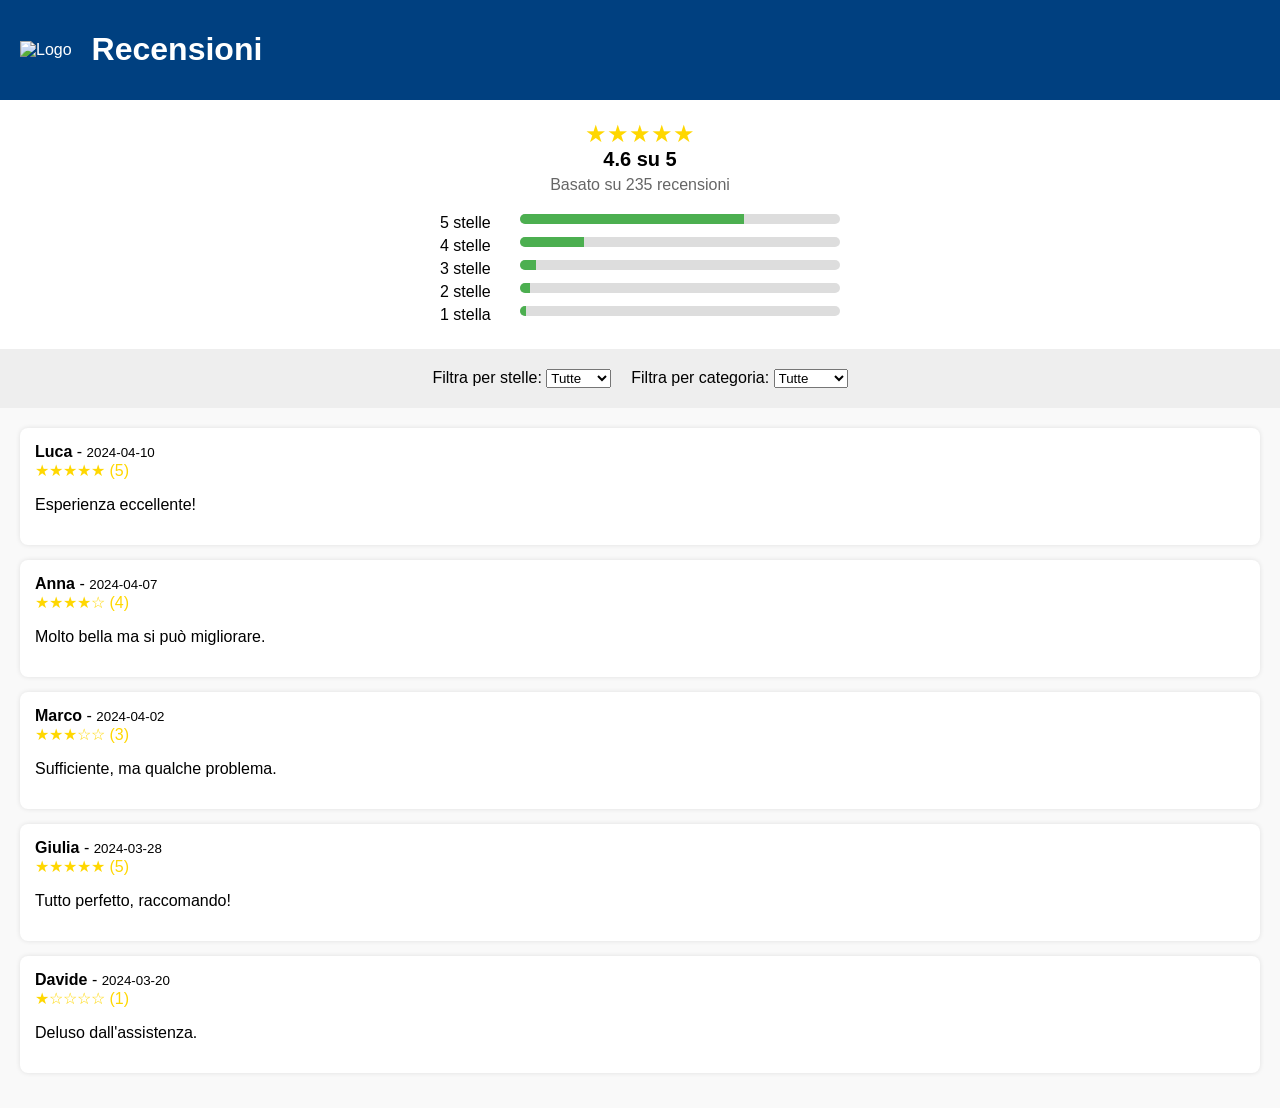
==== index.html @ 54207e6f "Rename recensioni.html to index.html" ====
<!DOCTYPE html>
<html lang="it">
<head>
    <meta charset="UTF-8">
    <meta name="viewport" content="width=device-width, initial-scale=1.0">
    <title>Recensioni - PS</title>
    <link rel="stylesheet" href="styles.css">
</head>
<body>
    <header class="header">
        <img src="https://via.placeholder.com/100x40?text=LOGO" alt="Logo" class="logo">
        <h1>Recensioni</h1>
    </header>

    <section class="hero">
        <div class="rating-summary">
            <div class="average-rating">
                <div class="stars">★★★★★</div>
                <div class="score">4.6 su 5</div>
            </div>
            <div class="total-reviews">Basato su 235 recensioni</div>
        </div>
        <div class="rating-distribution">
            <div class="bar"><span>5 stelle</span><div class="progress"><div style="width: 70%;"></div></div></div>
            <div class="bar"><span>4 stelle</span><div class="progress"><div style="width: 20%;"></div></div></div>
            <div class="bar"><span>3 stelle</span><div class="progress"><div style="width: 5%;"></div></div></div>
            <div class="bar"><span>2 stelle</span><div class="progress"><div style="width: 3%;"></div></div></div>
            <div class="bar"><span>1 stella</span><div class="progress"><div style="width: 2%;"></div></div></div>
        </div>
    </section>

    <section class="filters">
        <label>Filtra per stelle:
            <select id="filterStars" onchange="applyFilters()">
                <option value="">Tutte</option>
                <option value="5">5 stelle</option>
                <option value="4">4 stelle</option>
                <option value="3">3 stelle</option>
                <option value="2">2 stelle</option>
                <option value="1">1 stella</option>
            </select>
        </label>
        <label>Filtra per categoria:
            <select id="filterCategory" onchange="applyFilters()">
                <option value="">Tutte</option>
                <option value="Servizio">Servizio</option>
                <option value="Struttura">Struttura</option>
            </select>
        </label>
    </section>

    <section id="reviews" class="reviews">
        <!-- Recensioni saranno generate dinamicamente -->
    </section>

    <script>
        const reviews = [
            { name: "Luca", date: "2024-04-10", stars: 5, category: "Servizio", content: "Esperienza eccellente!" },
            { name: "Anna", date: "2024-04-07", stars: 4, category: "Struttura", content: "Molto bella ma si può migliorare." },
            { name: "Marco", date: "2024-04-02", stars: 3, category: "Servizio", content: "Sufficiente, ma qualche problema." },
            { name: "Giulia", date: "2024-03-28", stars: 5, category: "Struttura", content: "Tutto perfetto, raccomando!" },
            { name: "Davide", date: "2024-03-20", stars: 1, category: "Servizio", content: "Deluso dall'assistenza." },
        ];

        function renderReviews(filtered = reviews) {
            const container = document.getElementById("reviews");
            container.innerHTML = "";
            filtered.forEach(r => {
                container.innerHTML += `
                    <div class="review">
                        <div class="review-header">
                            <strong>${r.name}</strong> - <small>${r.date}</small>
                        </div>
                        <div class="review-rating">${"★".repeat(r.stars)}${"☆".repeat(5 - r.stars)} (${r.stars})</div>
                        <p>${r.content}</p>
                    </div>
                `;
            });
        }

        function applyFilters() {
            const stars = document.getElementById("filterStars").value;
            const category = document.getElementById("filterCategory").value;
            const filtered = reviews.filter(r => 
                (stars === "" || r.stars == stars) && 
                (category === "" || r.category === category)
            );
            renderReviews(filtered);
        }

        window.onload = () => renderReviews();
    </script>
</body>
</html>
---- styles.css ----
body {
    font-family: Arial, sans-serif;
    margin: 0;
    padding: 0;
    background: #f9f9f9;
}

.header {
    display: flex;
    align-items: center;
    background: #004080;
    color: white;
    padding: 10px 20px;
}

.logo {
    margin-right: 20px;
}

.hero {
    background: white;
    padding: 20px;
    text-align: center;
}

.rating-summary {
    margin-bottom: 20px;
}

.average-rating .stars {
    font-size: 24px;
    color: gold;
}

.average-rating .score {
    font-size: 20px;
    font-weight: bold;
}

.total-reviews {
    margin-top: 5px;
    color: #666;
}

.rating-distribution {
    max-width: 400px;
    margin: auto;
}

.bar {
    display: flex;
    justify-content: space-between;
    margin: 5px 0;
}

.progress {
    background: #ddd;
    width: 80%;
    height: 10px;
    border-radius: 5px;
    overflow: hidden;
    margin-left: 10px;
}

.progress div {
    height: 100%;
    background: #4caf50;
}

.filters {
    padding: 20px;
    background: #eee;
    display: flex;
    justify-content: center;
    gap: 20px;
}

.reviews {
    padding: 20px;
}

.review {
    background: white;
    margin-bottom: 15px;
    padding: 15px;
    border-radius: 8px;
    box-shadow: 0 0 5px rgba(0,0,0,0.1);
}

.review-rating {
    color: gold;
}
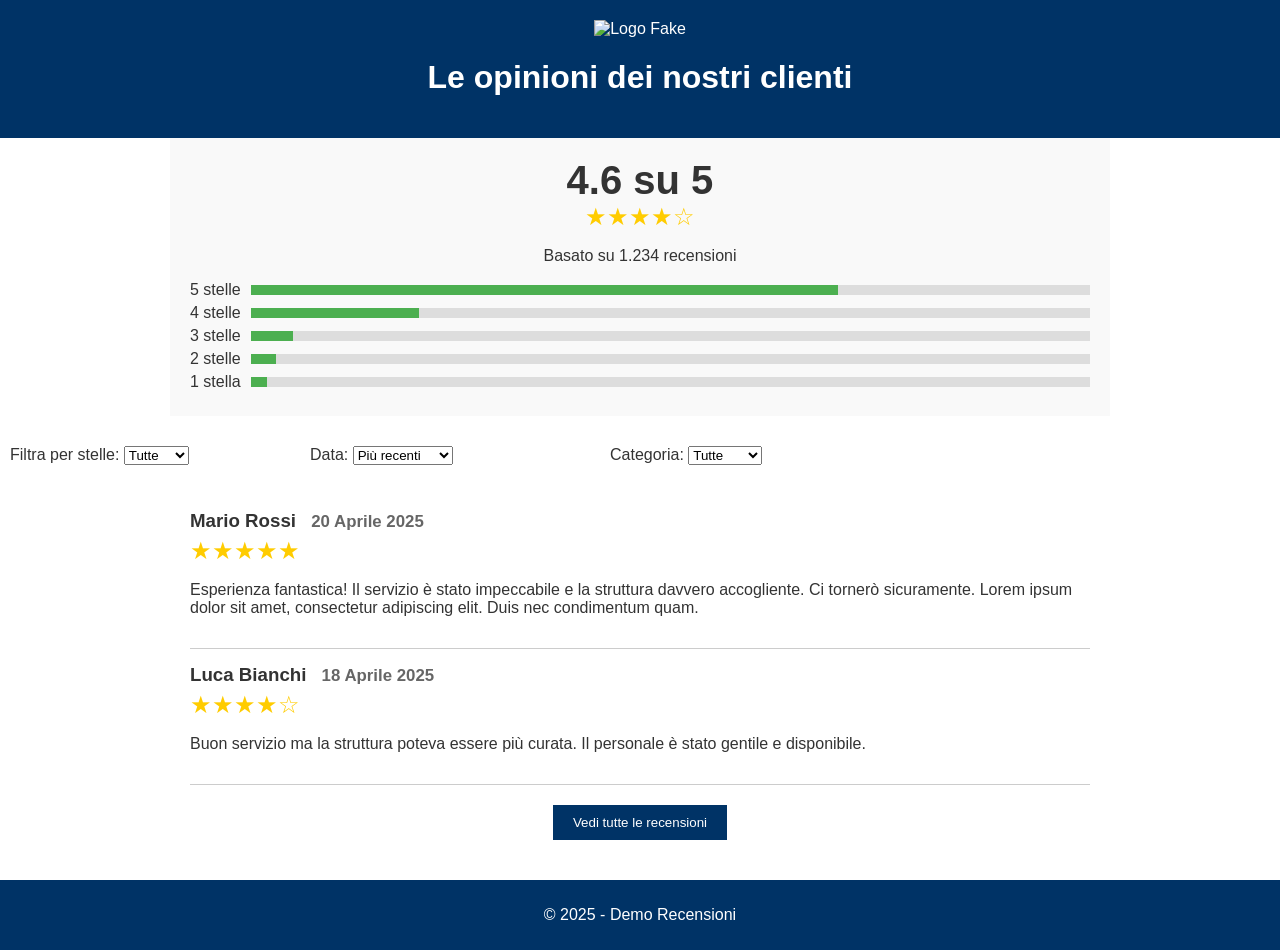
==== commit cbe118fd: "Add files via upload" ====
--- a/index.html
+++ b/index.html
@@ -4,36 +4,36 @@
 <head>
     <meta charset="UTF-8">
     <meta name="viewport" content="width=device-width, initial-scale=1.0">
-    <title>Recensioni - PS</title>
+    <title>Recensioni Clienti</title>
     <link rel="stylesheet" href="styles.css">
 </head>
 <body>
-    <header class="header">
-        <img src="https://via.placeholder.com/100x40?text=LOGO" alt="Logo" class="logo">
-        <h1>Recensioni</h1>
+    <header class="site-header">
+        <div class="container">
+            <img src="logo-fake.png" alt="Logo Fake" class="logo">
+            <h1>Le opinioni dei nostri clienti</h1>
+        </div>
     </header>
 
-    <section class="hero">
-        <div class="rating-summary">
-            <div class="average-rating">
-                <div class="stars">★★★★★</div>
-                <div class="score">4.6 su 5</div>
-            </div>
-            <div class="total-reviews">Basato su 235 recensioni</div>
+    <section class="summary-section container">
+        <div class="average-score">
+            <h2>4.6 su 5</h2>
+            <div class="stars">★★★★☆</div>
+            <p>Basato su 1.234 recensioni</p>
         </div>
-        <div class="rating-distribution">
-            <div class="bar"><span>5 stelle</span><div class="progress"><div style="width: 70%;"></div></div></div>
-            <div class="bar"><span>4 stelle</span><div class="progress"><div style="width: 20%;"></div></div></div>
-            <div class="bar"><span>3 stelle</span><div class="progress"><div style="width: 5%;"></div></div></div>
-            <div class="bar"><span>2 stelle</span><div class="progress"><div style="width: 3%;"></div></div></div>
-            <div class="bar"><span>1 stella</span><div class="progress"><div style="width: 2%;"></div></div></div>
+        <div class="distribution-bars">
+            <div class="bar-row"><span>5 stelle</span><div class="bar"><div class="fill" style="width: 70%"></div></div></div>
+            <div class="bar-row"><span>4 stelle</span><div class="bar"><div class="fill" style="width: 20%"></div></div></div>
+            <div class="bar-row"><span>3 stelle</span><div class="bar"><div class="fill" style="width: 5%"></div></div></div>
+            <div class="bar-row"><span>2 stelle</span><div class="bar"><div class="fill" style="width: 3%"></div></div></div>
+            <div class="bar-row"><span>1 stella</span><div class="bar"><div class="fill" style="width: 2%"></div></div></div>
         </div>
     </section>
 
-    <section class="filters">
+    <section class="filters container">
         <label>Filtra per stelle:
-            <select id="filterStars" onchange="applyFilters()">
-                <option value="">Tutte</option>
+            <select>
+                <option value="all">Tutte</option>
                 <option value="5">5 stelle</option>
                 <option value="4">4 stelle</option>
                 <option value="3">3 stelle</option>
@@ -41,55 +41,41 @@
                 <option value="1">1 stella</option>
             </select>
         </label>
-        <label>Filtra per categoria:
-            <select id="filterCategory" onchange="applyFilters()">
-                <option value="">Tutte</option>
-                <option value="Servizio">Servizio</option>
-                <option value="Struttura">Struttura</option>
+        <label>Data:
+            <select>
+                <option value="recent">Più recenti</option>
+                <option value="oldest">Meno recenti</option>
+            </select>
+        </label>
+        <label>Categoria:
+            <select>
+                <option value="tutte">Tutte</option>
+                <option value="servizio">Servizio</option>
+                <option value="struttura">Struttura</option>
             </select>
         </label>
     </section>
 
-    <section id="reviews" class="reviews">
-        <!-- Recensioni saranno generate dinamicamente -->
+    <section class="reviews container">
+        <div class="review">
+            <h3>Mario Rossi <span class="date">20 Aprile 2025</span></h3>
+            <div class="stars">★★★★★</div>
+            <p>Esperienza fantastica! Il servizio è stato impeccabile e la struttura davvero accogliente. 
+               Ci tornerò sicuramente. Lorem ipsum dolor sit amet, consectetur adipiscing elit. Duis nec condimentum quam.</p>
+        </div>
+        <div class="review">
+            <h3>Luca Bianchi <span class="date">18 Aprile 2025</span></h3>
+            <div class="stars">★★★★☆</div>
+            <p>Buon servizio ma la struttura poteva essere più curata. Il personale è stato gentile e disponibile.</p>
+        </div>
+        <!-- altre recensioni qui -->
+        <button class="load-more">Vedi tutte le recensioni</button>
     </section>
 
-    <script>
-        const reviews = [
-            { name: "Luca", date: "2024-04-10", stars: 5, category: "Servizio", content: "Esperienza eccellente!" },
-            { name: "Anna", date: "2024-04-07", stars: 4, category: "Struttura", content: "Molto bella ma si può migliorare." },
-            { name: "Marco", date: "2024-04-02", stars: 3, category: "Servizio", content: "Sufficiente, ma qualche problema." },
-            { name: "Giulia", date: "2024-03-28", stars: 5, category: "Struttura", content: "Tutto perfetto, raccomando!" },
-            { name: "Davide", date: "2024-03-20", stars: 1, category: "Servizio", content: "Deluso dall'assistenza." },
-        ];
-
-        function renderReviews(filtered = reviews) {
-            const container = document.getElementById("reviews");
-            container.innerHTML = "";
-            filtered.forEach(r => {
-                container.innerHTML += `
-                    <div class="review">
-                        <div class="review-header">
-                            <strong>${r.name}</strong> - <small>${r.date}</small>
-                        </div>
-                        <div class="review-rating">${"★".repeat(r.stars)}${"☆".repeat(5 - r.stars)} (${r.stars})</div>
-                        <p>${r.content}</p>
-                    </div>
-                `;
-            });
-        }
-
-        function applyFilters() {
-            const stars = document.getElementById("filterStars").value;
-            const category = document.getElementById("filterCategory").value;
-            const filtered = reviews.filter(r => 
-                (stars === "" || r.stars == stars) && 
-                (category === "" || r.category === category)
-            );
-            renderReviews(filtered);
-        }
-
-        window.onload = () => renderReviews();
-    </script>
+    <footer class="site-footer">
+        <div class="container">
+            <p>&copy; 2025 - Demo Recensioni</p>
+        </div>
+    </footer>
 </body>
 </html>
--- a/styles.css
+++ b/styles.css
@@ -3,91 +3,96 @@
     font-family: Arial, sans-serif;
     margin: 0;
     padding: 0;
+    background: #fff;
+    color: #333;
+}
+.container {
+    width: 90%;
+    max-width: 900px;
+    margin: auto;
+}
+.site-header {
+    background: #003366;
+    color: white;
+    padding: 20px 0;
+    text-align: center;
+}
+.logo {
+    width: 120px;
+}
+.summary-section {
     background: #f9f9f9;
-}
-
-.header {
-    display: flex;
-    align-items: center;
-    background: #004080;
-    color: white;
-    padding: 10px 20px;
-}
-
-.logo {
-    margin-right: 20px;
-}
-
-.hero {
-    background: white;
     padding: 20px;
     text-align: center;
 }
-
-.rating-summary {
-    margin-bottom: 20px;
+.average-score h2 {
+    font-size: 2.5em;
+    margin: 0;
 }
-
-.average-rating .stars {
-    font-size: 24px;
-    color: gold;
+.stars {
+    font-size: 1.5em;
+    color: #ffcc00;
 }
-
-.average-rating .score {
-    font-size: 20px;
-    font-weight: bold;
-}
-
-.total-reviews {
-    margin-top: 5px;
-    color: #666;
-}
-
-.rating-distribution {
-    max-width: 400px;
-    margin: auto;
-}
-
-.bar {
+.bar-row {
     display: flex;
+    align-items: center;
     justify-content: space-between;
     margin: 5px 0;
 }
-
-.progress {
+.bar {
+    flex: 1;
     background: #ddd;
-    width: 80%;
+    margin-left: 10px;
     height: 10px;
-    border-radius: 5px;
-    overflow: hidden;
+    position: relative;
+}
+.fill {
+    background: #4caf50;
+    height: 100%;
+}
+.filters {
+    display: flex;
+    justify-content: space-between;
+    margin: 20px 0;
+    flex-wrap: wrap;
+}
+.filters label {
+    flex: 1;
+    margin: 10px;
+}
+.reviews .review {
+    border-bottom: 1px solid #ccc;
+    padding: 15px 0;
+}
+.review h3 {
+    margin: 0 0 5px;
+}
+.review .date {
+    font-size: 0.9em;
+    color: #666;
     margin-left: 10px;
 }
-
-.progress div {
-    height: 100%;
-    background: #4caf50;
+.load-more {
+    display: block;
+    margin: 20px auto;
+    padding: 10px 20px;
+    background: #003366;
+    color: white;
+    border: none;
+    cursor: pointer;
 }
-
-.filters {
-    padding: 20px;
-    background: #eee;
-    display: flex;
-    justify-content: center;
-    gap: 20px;
+.site-footer {
+    background: #003366;
+    color: white;
+    padding: 10px 0;
+    text-align: center;
+    margin-top: 40px;
 }
-
-.reviews {
-    padding: 20px;
+@media screen and (max-width: 600px) {
+    .filters {
+        flex-direction: column;
+    }
+    .filters label {
+        margin: 10px 0;
+    }
 }
-
-.review {
-    background: white;
-    margin-bottom: 15px;
-    padding: 15px;
-    border-radius: 8px;
-    box-shadow: 0 0 5px rgba(0,0,0,0.1);
-}
-
-.review-rating {
-    color: gold;
-}
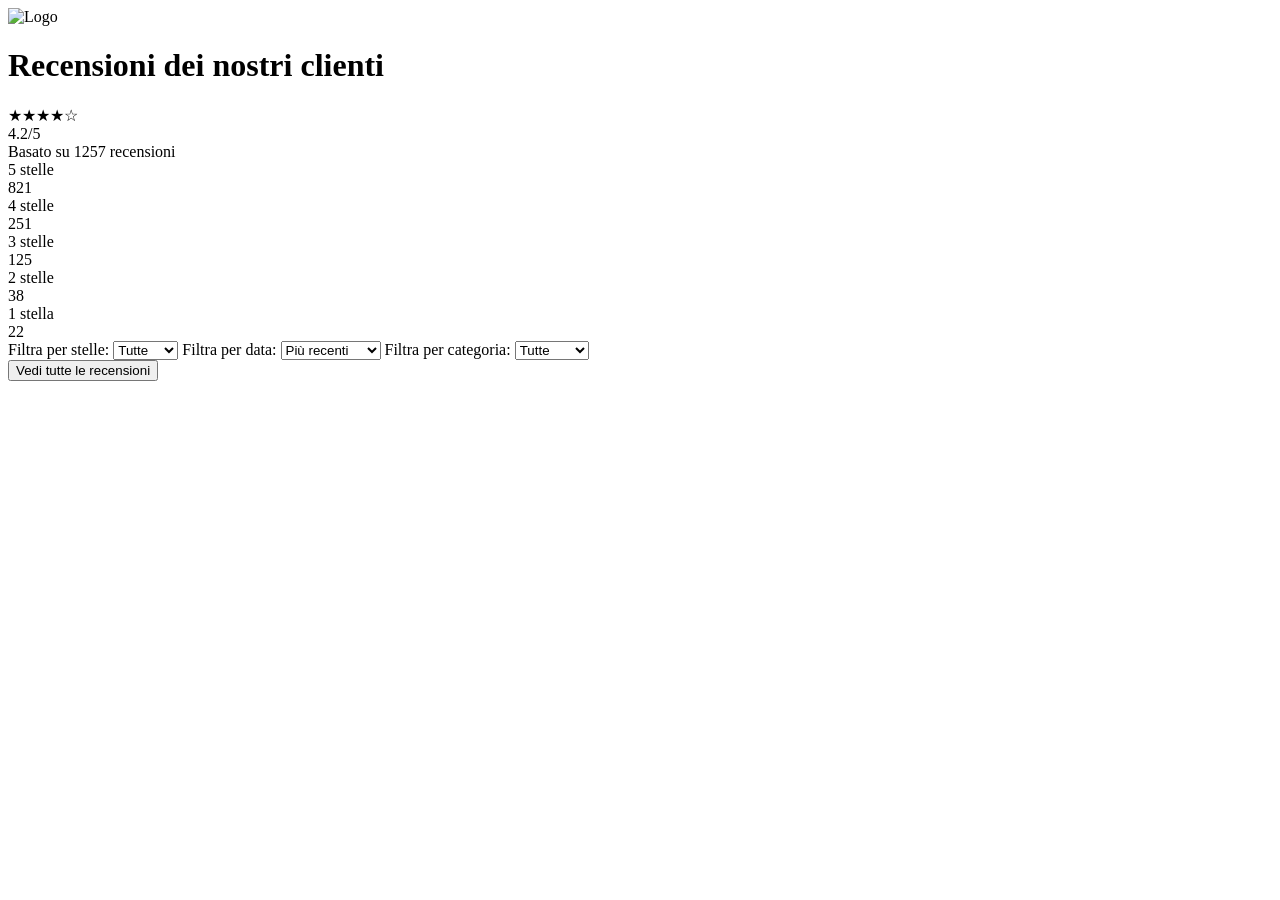
==== commit bd14b9a0: "Update index.html" ====
--- a/index.html
+++ b/index.html
@@ -1,81 +1,71 @@
-
 <!DOCTYPE html>
 <html lang="it">
 <head>
-    <meta charset="UTF-8">
-    <meta name="viewport" content="width=device-width, initial-scale=1.0">
-    <title>Recensioni Clienti</title>
-    <link rel="stylesheet" href="styles.css">
+  <meta charset="UTF-8" />
+  <meta name="viewport" content="width=device-width, initial-scale=1.0"/>
+  <title>Recensioni | Azienda</title>
+  <link rel="stylesheet" href="style.css"/>
 </head>
 <body>
-    <header class="site-header">
-        <div class="container">
-            <img src="logo-fake.png" alt="Logo Fake" class="logo">
-            <h1>Le opinioni dei nostri clienti</h1>
-        </div>
-    </header>
+  <header class="header">
+    <div class="container">
+      <img src="logo.png" alt="Logo" class="logo"/>
+      <h1>Recensioni dei nostri clienti</h1>
+    </div>
+  </header>
 
-    <section class="summary-section container">
-        <div class="average-score">
-            <h2>4.6 su 5</h2>
-            <div class="stars">★★★★☆</div>
-            <p>Basato su 1.234 recensioni</p>
-        </div>
-        <div class="distribution-bars">
-            <div class="bar-row"><span>5 stelle</span><div class="bar"><div class="fill" style="width: 70%"></div></div></div>
-            <div class="bar-row"><span>4 stelle</span><div class="bar"><div class="fill" style="width: 20%"></div></div></div>
-            <div class="bar-row"><span>3 stelle</span><div class="bar"><div class="fill" style="width: 5%"></div></div></div>
-            <div class="bar-row"><span>2 stelle</span><div class="bar"><div class="fill" style="width: 3%"></div></div></div>
-            <div class="bar-row"><span>1 stella</span><div class="bar"><div class="fill" style="width: 2%"></div></div></div>
-        </div>
-    </section>
+  <section class="summary">
+    <div class="container">
+      <div class="average">
+        <div class="stars">★★★★☆</div>
+        <div class="rating-value">4.2/5</div>
+        <div class="total-reviews">Basato su 1257 recensioni</div>
+      </div>
+      <div class="distribution">
+        <div class="bar"><span>5 stelle</span><div><div style="width: 65%;"></div></div><span>821</span></div>
+        <div class="bar"><span>4 stelle</span><div><div style="width: 20%;"></div></div><span>251</span></div>
+        <div class="bar"><span>3 stelle</span><div><div style="width: 10%;"></div></div><span>125</span></div>
+        <div class="bar"><span>2 stelle</span><div><div style="width: 3%;"></div></div><span>38</span></div>
+        <div class="bar"><span>1 stella</span><div><div style="width: 2%;"></div></div><span>22</span></div>
+      </div>
+    </div>
+  </section>
 
-    <section class="filters container">
-        <label>Filtra per stelle:
-            <select>
-                <option value="all">Tutte</option>
-                <option value="5">5 stelle</option>
-                <option value="4">4 stelle</option>
-                <option value="3">3 stelle</option>
-                <option value="2">2 stelle</option>
-                <option value="1">1 stella</option>
-            </select>
-        </label>
-        <label>Data:
-            <select>
-                <option value="recent">Più recenti</option>
-                <option value="oldest">Meno recenti</option>
-            </select>
-        </label>
-        <label>Categoria:
-            <select>
-                <option value="tutte">Tutte</option>
-                <option value="servizio">Servizio</option>
-                <option value="struttura">Struttura</option>
-            </select>
-        </label>
-    </section>
+  <section class="filters container">
+    <label>Filtra per stelle:
+      <select id="filterStars">
+        <option value="all">Tutte</option>
+        <option value="5">5 stelle</option>
+        <option value="4">4 stelle</option>
+        <option value="3">3 stelle</option>
+        <option value="2">2 stelle</option>
+        <option value="1">1 stella</option>
+      </select>
+    </label>
+    <label>Filtra per data:
+      <select id="filterDate">
+        <option value="latest">Più recenti</option>
+        <option value="oldest">Meno recenti</option>
+      </select>
+    </label>
+    <label>Filtra per categoria:
+      <select id="filterCategory">
+        <option value="all">Tutte</option>
+        <option value="servizio">Servizio</option>
+        <option value="prodotto">Prodotto</option>
+        <option value="struttura">Struttura</option>
+      </select>
+    </label>
+  </section>
 
-    <section class="reviews container">
-        <div class="review">
-            <h3>Mario Rossi <span class="date">20 Aprile 2025</span></h3>
-            <div class="stars">★★★★★</div>
-            <p>Esperienza fantastica! Il servizio è stato impeccabile e la struttura davvero accogliente. 
-               Ci tornerò sicuramente. Lorem ipsum dolor sit amet, consectetur adipiscing elit. Duis nec condimentum quam.</p>
-        </div>
-        <div class="review">
-            <h3>Luca Bianchi <span class="date">18 Aprile 2025</span></h3>
-            <div class="stars">★★★★☆</div>
-            <p>Buon servizio ma la struttura poteva essere più curata. Il personale è stato gentile e disponibile.</p>
-        </div>
-        <!-- altre recensioni qui -->
-        <button class="load-more">Vedi tutte le recensioni</button>
-    </section>
+  <section class="reviews container" id="reviews">
+    <!-- Le recensioni saranno aggiunte via JS -->
+  </section>
 
-    <footer class="site-footer">
-        <div class="container">
-            <p>&copy; 2025 - Demo Recensioni</p>
-        </div>
-    </footer>
+  <footer class="container">
+    <button id="loadMore">Vedi tutte le recensioni</button>
+  </footer>
+
+  <script src="script.js"></script>
 </body>
 </html>
